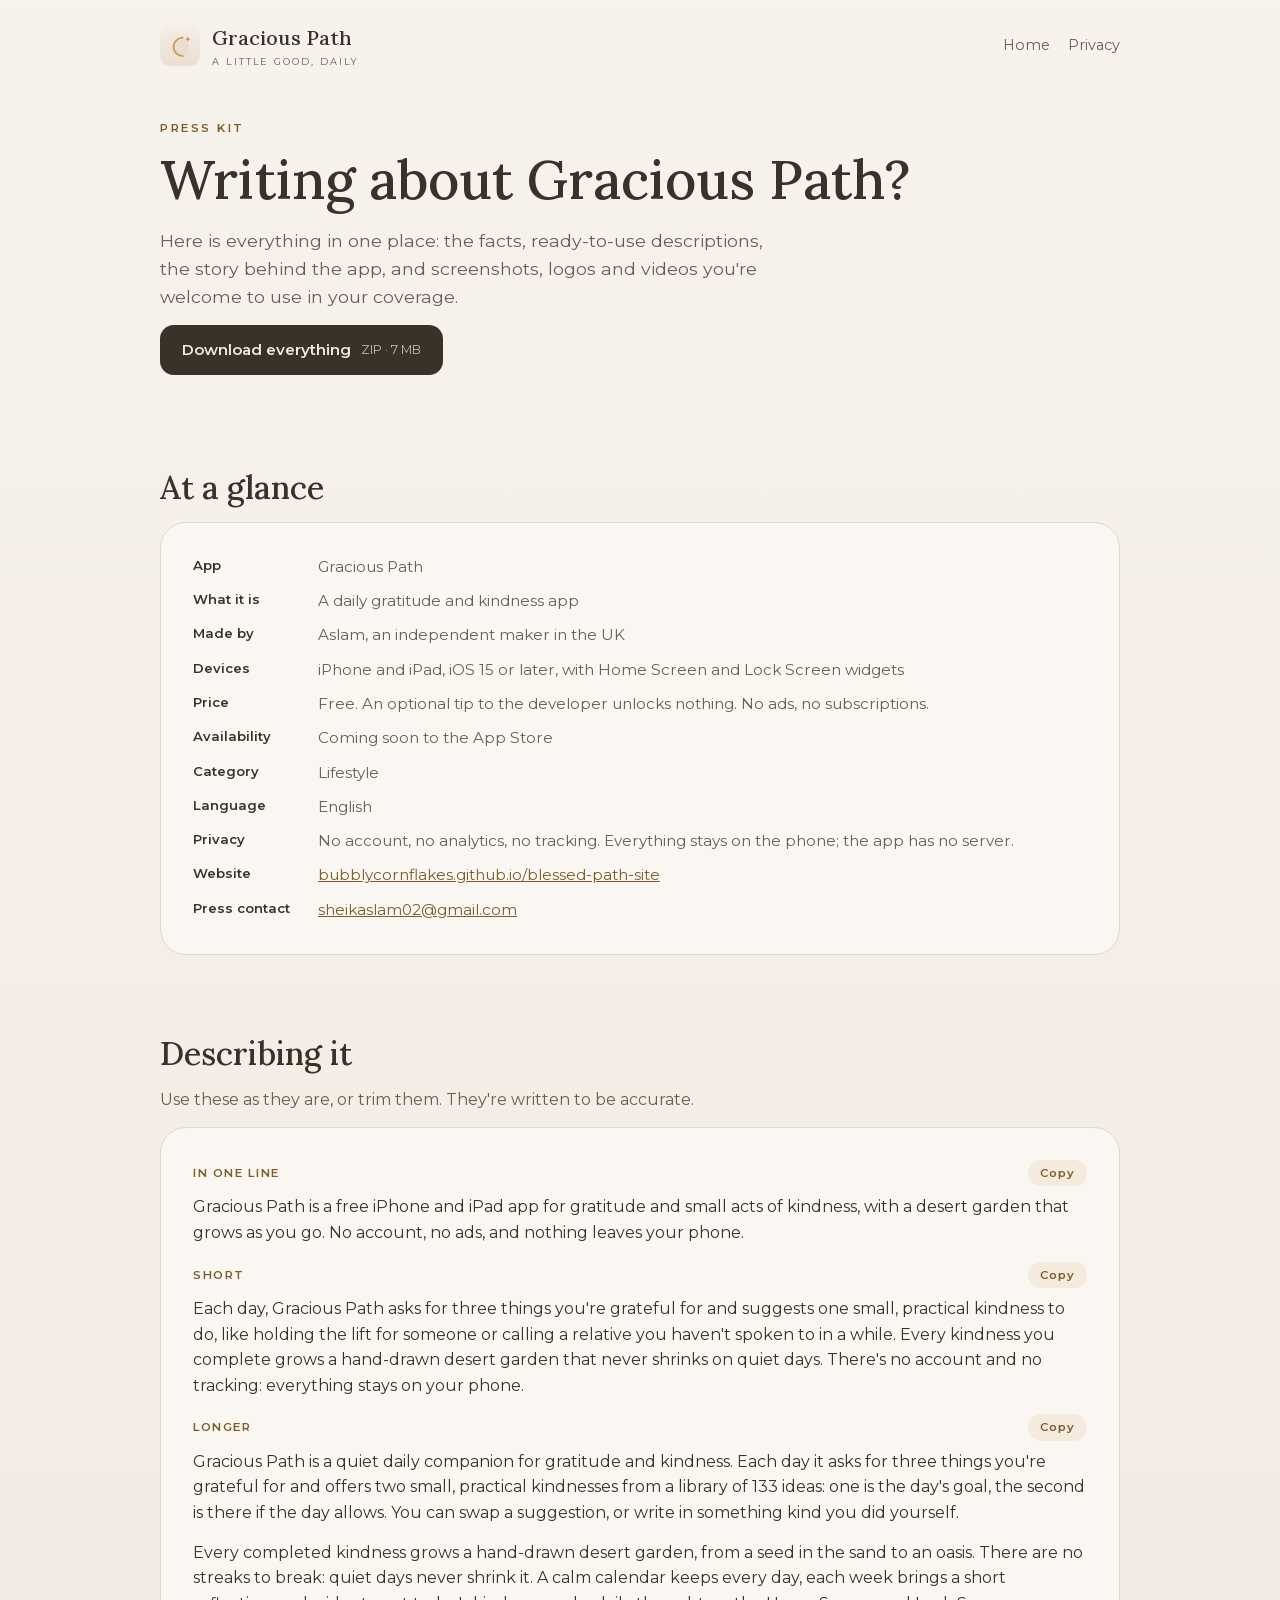
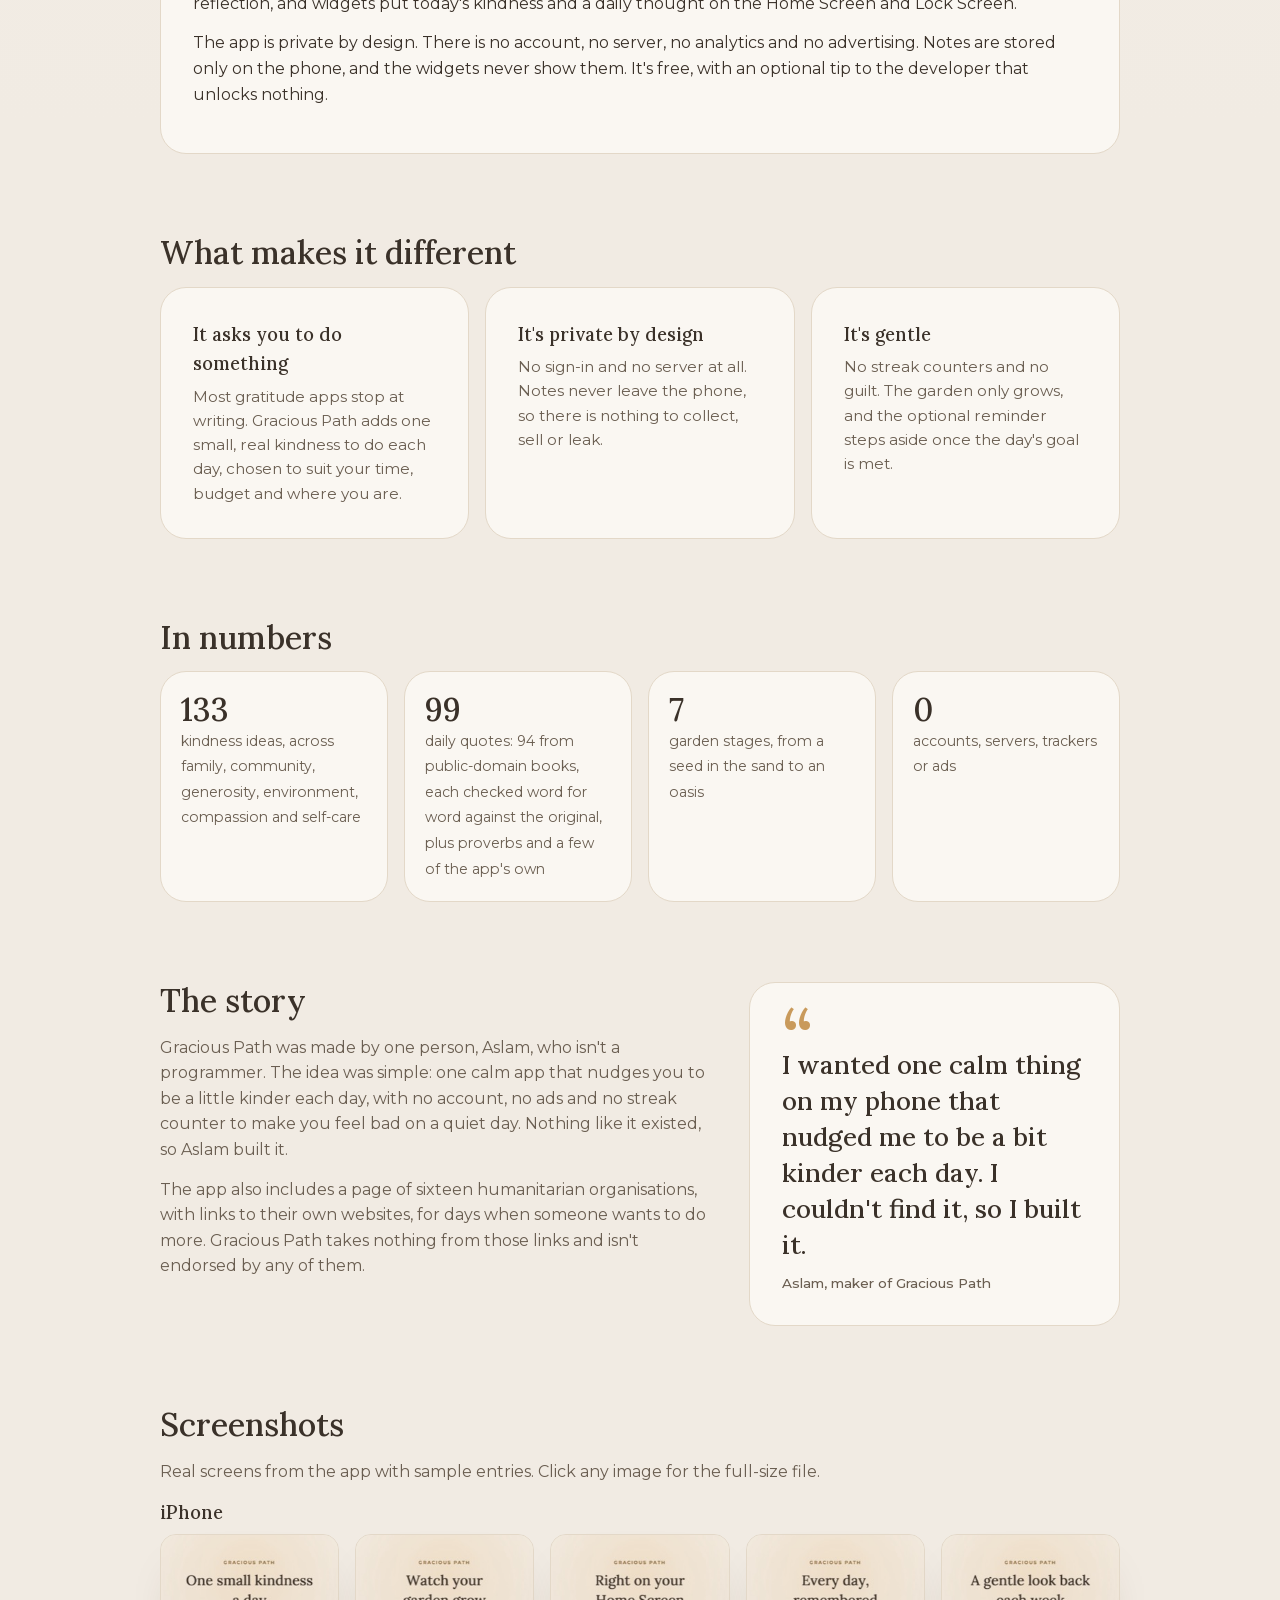
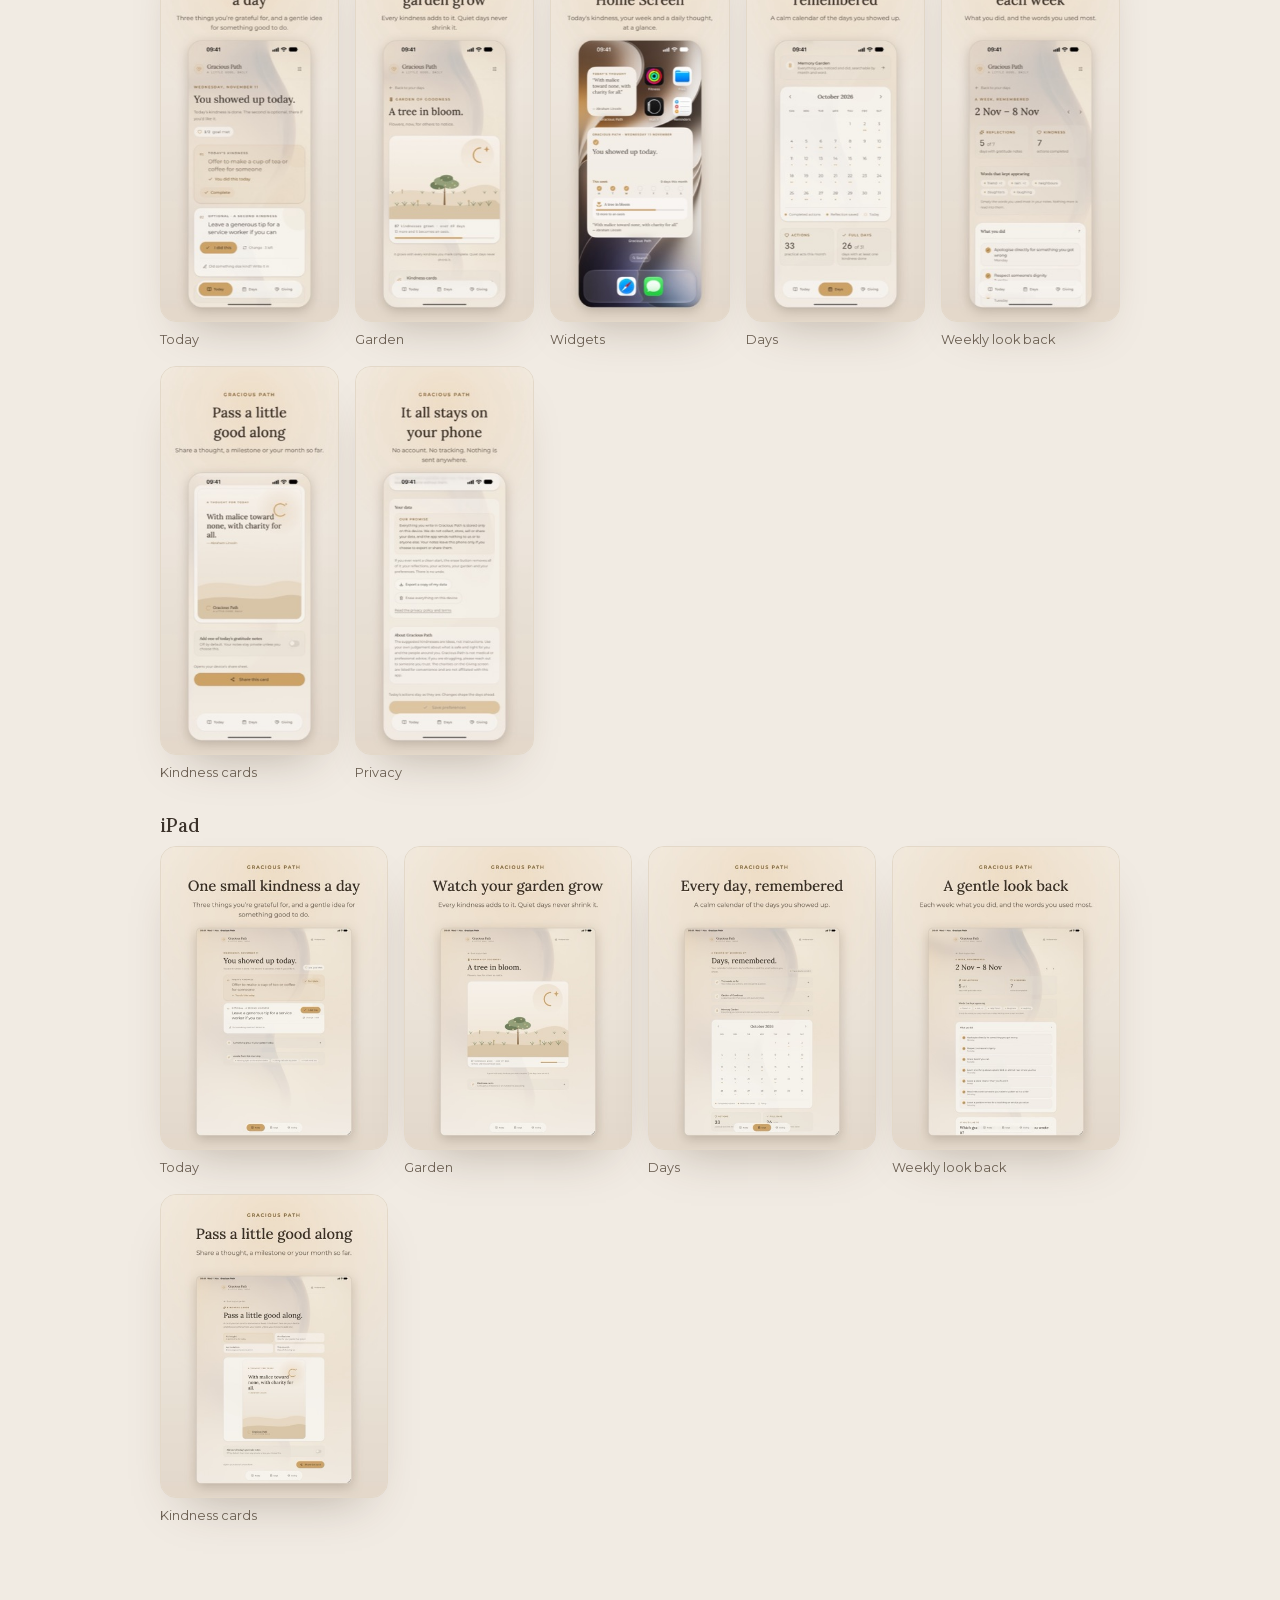
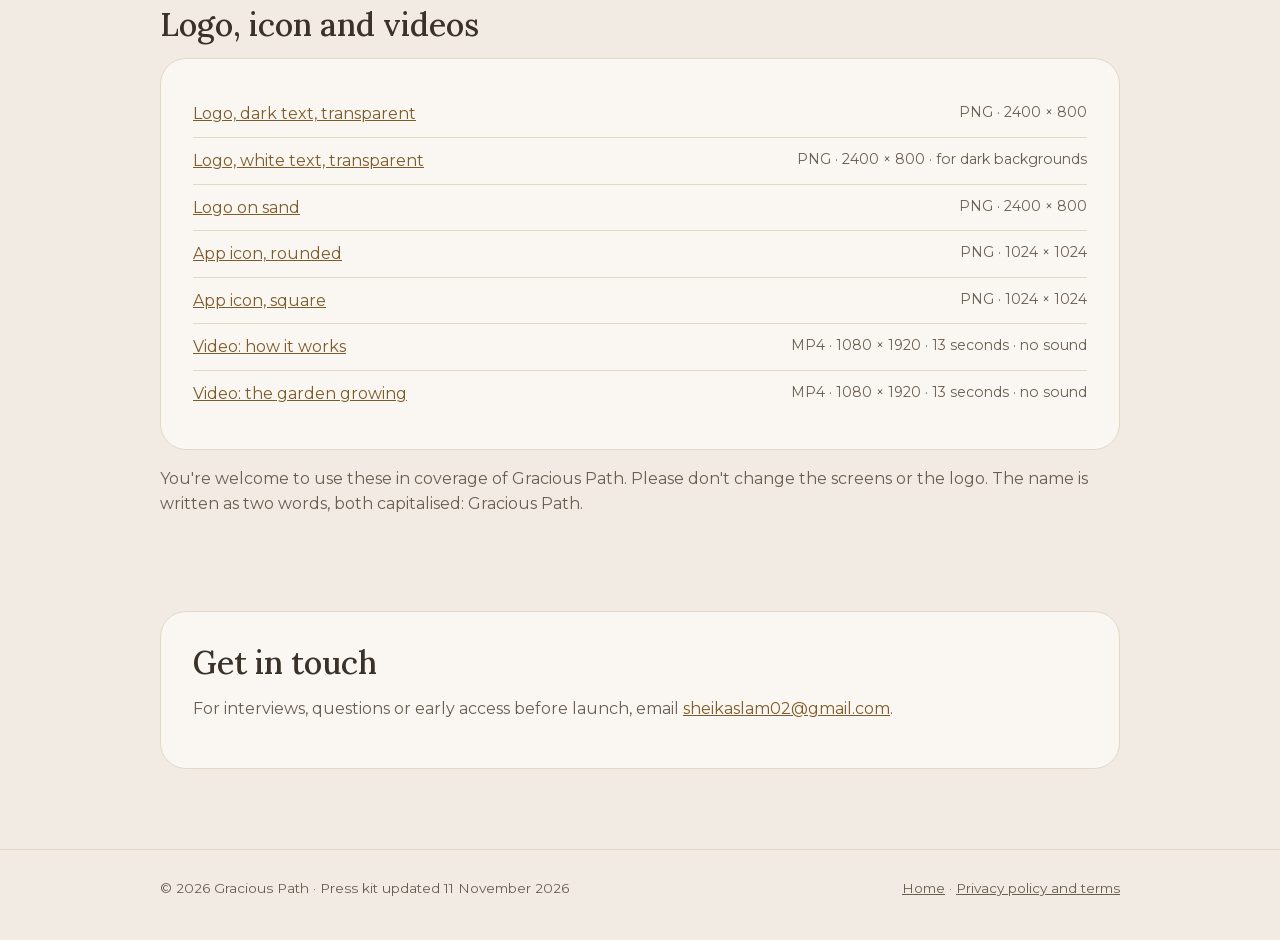
==== press/index.html @ 501968e6 "Press kit page with downloadable assets Co-Authored-By: Claude Opus 5.5 <noreply@anthropic.com>" ====
<!doctype html>
<html lang="en-GB">
  <head>
    <meta charset="utf-8" />
    <meta name="viewport" content="width=device-width, initial-scale=1" />
    <title>Press kit · Gracious Path</title>
    <meta name="description" content="Press kit for Gracious Path, a free iPhone and iPad app for gratitude and small acts of kindness: facts, descriptions, the founder's story, screenshots, logos and videos." />
    <meta name="theme-color" content="#f1ebe3" />
    <meta property="og:type" content="website" />
    <meta property="og:title" content="Gracious Path press kit" />
    <meta property="og:description" content="Facts, descriptions, screenshots, logos and videos for writing about Gracious Path." />
    <meta property="og:url" content="https://bubblycornflakes.github.io/blessed-path-site/press/" />
    <meta property="og:image" content="https://bubblycornflakes.github.io/blessed-path-site/images/share.jpg" />
    <meta name="twitter:card" content="summary_large_image" />
    <link rel="icon" type="image/svg+xml" href="../images/icon.svg" />
    <link rel="icon" type="image/png" href="../favicon.png" />
    <link rel="apple-touch-icon" href="../apple-touch-icon.png" />
    <!-- Fonts are served from this site: the page makes no requests to anyone else. -->
    <link rel="stylesheet" href="../fonts/fonts.css" />
    <style>
      :root {
        --bg: #f1ebe3; --bg-top: #f7f2eb; --card: #faf7f2; --ink: #3a3129; --ink-soft: #6a5e51;
        --gold: #c99a5b; --gold-text: #7f5b29; --gold-soft: rgba(201, 154, 91, 0.14); --line: #e3d8c8;
        --shadow: 0 24px 48px -26px rgba(70, 50, 30, 0.35);
        color-scheme: light;
      }
      @media (prefers-color-scheme: dark) {
        :root {
          --bg: #1e1a16; --bg-top: #26211c; --card: #2a241e; --ink: #f0e9df; --ink-soft: #c2b6a6;
          --gold: #c49456; --gold-text: #ddb478; --gold-soft: rgba(196, 148, 86, 0.16); --line: #3d352c;
          --shadow: 0 24px 48px -26px rgba(0, 0, 0, 0.7);
          color-scheme: dark;
        }
      }
      * { box-sizing: border-box; }
      body {
        margin: 0; background: linear-gradient(180deg, var(--bg-top) 0%, var(--bg) 30%); background-color: var(--bg);
        color: var(--ink); font-family: "Montserrat", "Helvetica Neue", Arial, sans-serif; line-height: 1.6;
        -webkit-font-smoothing: antialiased;
      }
      a { color: var(--gold-text); }
      a:focus-visible, button:focus-visible { outline: 2px solid var(--gold); outline-offset: 3px; border-radius: 4px; }
      .wrap { max-width: 1000px; margin: 0 auto; padding: 0 20px; }
      .label { font-size: 0.72rem; font-weight: 600; letter-spacing: 0.22em; text-transform: uppercase; color: var(--gold-text); margin: 0 0 12px; }
      h1, h2, h3, blockquote { font-family: "Lora", Georgia, serif; font-weight: 500; }
      h1 { font-size: clamp(2.2rem, 5.5vw, 3.4rem); line-height: 1.08; margin: 0 0 18px; }
      h2 { font-size: clamp(1.5rem, 3.2vw, 2rem); line-height: 1.2; margin: 0 0 14px; }
      h3 { font-size: 1.15rem; margin: 0 0 6px; }
      p { margin: 0 0 14px; color: var(--ink-soft); }
      .lead { font-size: 1.1rem; max-width: 36em; }
      header { padding: 22px 0; }
      .bar { display: flex; align-items: center; justify-content: space-between; gap: 12px; }
      .brand { display: flex; align-items: center; gap: 12px; text-decoration: none; color: var(--ink); }
      .brand img { width: 40px; height: 40px; border-radius: 10px; }
      .brand b { font-family: "Lora", Georgia, serif; font-weight: 500; font-size: 1.25rem; }
      .brand small { display: block; font-size: 0.6rem; letter-spacing: 0.2em; text-transform: uppercase; color: var(--ink-soft); }
      nav { display: flex; gap: 18px; }
      nav a { font-size: 0.9rem; text-decoration: none; color: var(--ink-soft); }
      nav a:hover { color: var(--ink); }
      section { padding: 40px 0; }
      .intro { padding-top: 28px; }
      .button {
        display: inline-flex; align-items: center; gap: 10px; background: var(--ink); color: var(--bg);
        border-radius: 14px; padding: 13px 22px; text-decoration: none; font-weight: 600; font-size: 0.95rem;
      }
      .button small { font-weight: 400; opacity: 0.75; }
      .card { background: var(--card); border: 1px solid var(--line); border-radius: 26px; padding: clamp(20px, 4vw, 32px); }
      dl.facts { display: grid; grid-template-columns: max-content 1fr; gap: 10px 28px; margin: 0; }
      dl.facts dt { font-size: 0.82rem; font-weight: 600; color: var(--ink); }
      dl.facts dd { margin: 0; color: var(--ink-soft); font-size: 0.95rem; }
      .copy { position: relative; }
      .copy p { color: var(--ink); }
      .copy + .copy { margin-top: 16px; }
      .copy .hint { font-size: 0.72rem; letter-spacing: 0.14em; text-transform: uppercase; color: var(--gold-text); font-weight: 600; margin-bottom: 8px; display: flex; justify-content: space-between; align-items: center; gap: 12px; }
      .copy button {
        font: inherit; font-size: 0.72rem; letter-spacing: 0.08em; color: var(--gold-text); background: var(--gold-soft);
        border: 0; border-radius: 999px; padding: 4px 12px; cursor: pointer;
      }
      .three { display: grid; grid-template-columns: repeat(3, 1fr); gap: 16px; }
      .three .card p { margin: 0; font-size: 0.95rem; }
      .numbers { display: grid; grid-template-columns: repeat(4, 1fr); gap: 16px; }
      .numbers .card { padding: 20px; }
      .numbers b { display: block; font-family: "Lora", Georgia, serif; font-weight: 500; font-size: 2rem; color: var(--ink); line-height: 1.1; }
      .numbers span { font-size: 0.88rem; color: var(--ink-soft); }
      blockquote { margin: 0; font-size: clamp(1.25rem, 2.6vw, 1.6rem); line-height: 1.4; color: var(--ink); }
      blockquote::before { content: "“"; display: block; color: var(--gold); font-size: 3em; line-height: 0.6; height: 0.42em; }
      cite { display: block; margin-top: 12px; font-family: "Montserrat", sans-serif; font-style: normal; font-size: 0.85rem; color: var(--ink-soft); }
      .story { display: grid; grid-template-columns: 1.2fr 0.8fr; gap: 32px; align-items: start; }
      .gallery { display: grid; grid-template-columns: repeat(auto-fill, minmax(150px, 1fr)); gap: 16px; }
      .gallery.wide { grid-template-columns: repeat(auto-fill, minmax(200px, 1fr)); }
      .gallery a { display: block; text-decoration: none; color: var(--ink-soft); font-size: 0.8rem; }
      .gallery img { width: 100%; height: auto; display: block; border-radius: 16px; border: 1px solid var(--line); box-shadow: var(--shadow); background: var(--card); margin-bottom: 8px; }
      ul.files { list-style: none; padding: 0; margin: 0; }
      ul.files li { padding: 10px 0; border-bottom: 1px solid var(--line); display: flex; justify-content: space-between; gap: 16px; flex-wrap: wrap; }
      ul.files li:last-child { border-bottom: 0; }
      ul.files span { color: var(--ink-soft); font-size: 0.88rem; }
      footer { border-top: 1px solid var(--line); padding: 28px 0 40px; margin-top: 40px; font-size: 0.85rem; color: var(--ink-soft); }
      footer .bar { flex-wrap: wrap; }
      footer a { color: var(--ink-soft); }
      @media (max-width: 820px) {
        .three, .story { grid-template-columns: 1fr; }
        .numbers { grid-template-columns: repeat(2, 1fr); }
        dl.facts { grid-template-columns: 1fr; gap: 2px; }
        dl.facts dd { margin-bottom: 10px; }
      }
    </style>
  </head>
  <body>
    <header>
      <div class="wrap bar">
        <a class="brand" href="../" aria-label="Gracious Path home">
          <img src="../images/icon.svg" alt="" width="40" height="40" />
          <span><b>Gracious Path</b><small>A little good, daily</small></span>
        </a>
        <nav><a href="../">Home</a><a href="../privacy/">Privacy</a></nav>
      </div>
    </header>

    <main>
      <section class="intro">
        <div class="wrap">
          <p class="label">Press kit</p>
          <h1>Writing about Gracious Path?</h1>
          <p class="lead">Here is everything in one place: the facts, ready-to-use descriptions, the story behind the app, and screenshots, logos and videos you're welcome to use in your coverage.</p>
          <p><a class="button" href="gracious-path-press-kit.zip" download>Download everything <small>ZIP · 7 MB</small></a></p>
        </div>
      </section>

      <section aria-labelledby="facts">
        <div class="wrap">
          <h2 id="facts">At a glance</h2>
          <div class="card">
            <dl class="facts">
              <dt>App</dt><dd>Gracious Path</dd>
              <dt>What it is</dt><dd>A daily gratitude and kindness app</dd>
              <dt>Made by</dt><dd>Aslam, an independent maker in the UK</dd>
              <dt>Devices</dt><dd>iPhone and iPad, iOS 15 or later, with Home Screen and Lock Screen widgets</dd>
              <dt>Price</dt><dd>Free. An optional tip to the developer unlocks nothing. No ads, no subscriptions.</dd>
              <dt>Availability</dt><dd>Coming soon to the App Store</dd>
              <dt>Category</dt><dd>Lifestyle</dd>
              <dt>Language</dt><dd>English</dd>
              <dt>Privacy</dt><dd>No account, no analytics, no tracking. Everything stays on the phone; the app has no server.</dd>
              <dt>Website</dt><dd><a href="../">bubblycornflakes.github.io/blessed-path-site</a></dd>
              <dt>Press contact</dt><dd><a href="mailto:sheikaslam02@gmail.com">sheikaslam02@gmail.com</a></dd>
            </dl>
          </div>
        </div>
      </section>

      <section aria-labelledby="describe">
        <div class="wrap">
          <h2 id="describe">Describing it</h2>
          <p>Use these as they are, or trim them. They're written to be accurate.</p>
          <div class="card">
            <div class="copy">
              <div class="hint">In one line <button type="button" data-copy="one">Copy</button></div>
              <p id="one">Gracious Path is a free iPhone and iPad app for gratitude and small acts of kindness, with a desert garden that grows as you go. No account, no ads, and nothing leaves your phone.</p>
            </div>
            <div class="copy">
              <div class="hint">Short <button type="button" data-copy="short">Copy</button></div>
              <p id="short">Each day, Gracious Path asks for three things you're grateful for and suggests one small, practical kindness to do, like holding the lift for someone or calling a relative you haven't spoken to in a while. Every kindness you complete grows a hand-drawn desert garden that never shrinks on quiet days. There's no account and no tracking: everything stays on your phone.</p>
            </div>
            <div class="copy">
              <div class="hint">Longer <button type="button" data-copy="long">Copy</button></div>
              <div id="long">
                <p>Gracious Path is a quiet daily companion for gratitude and kindness. Each day it asks for three things you're grateful for and offers two small, practical kindnesses from a library of 133 ideas: one is the day's goal, the second is there if the day allows. You can swap a suggestion, or write in something kind you did yourself.</p>
                <p>Every completed kindness grows a hand-drawn desert garden, from a seed in the sand to an oasis. There are no streaks to break: quiet days never shrink it. A calm calendar keeps every day, each week brings a short reflection, and widgets put today's kindness and a daily thought on the Home Screen and Lock Screen.</p>
                <p>The app is private by design. There is no account, no server, no analytics and no advertising. Notes are stored only on the phone, and the widgets never show them. It's free, with an optional tip to the developer that unlocks nothing.</p>
              </div>
            </div>
          </div>
        </div>
      </section>

      <section aria-labelledby="different">
        <div class="wrap">
          <h2 id="different">What makes it different</h2>
          <div class="three">
            <div class="card"><h3>It asks you to do something</h3><p>Most gratitude apps stop at writing. Gracious Path adds one small, real kindness to do each day, chosen to suit your time, budget and where you are.</p></div>
            <div class="card"><h3>It's private by design</h3><p>No sign-in and no server at all. Notes never leave the phone, so there is nothing to collect, sell or leak.</p></div>
            <div class="card"><h3>It's gentle</h3><p>No streak counters and no guilt. The garden only grows, and the optional reminder steps aside once the day's goal is met.</p></div>
          </div>
        </div>
      </section>

      <section aria-labelledby="numbers">
        <div class="wrap">
          <h2 id="numbers">In numbers</h2>
          <div class="numbers">
            <div class="card"><b>133</b><span>kindness ideas, across family, community, generosity, environment, compassion and self-care</span></div>
            <div class="card"><b>99</b><span>daily quotes: 94 from public-domain books, each checked word for word against the original, plus proverbs and a few of the app's own</span></div>
            <div class="card"><b>7</b><span>garden stages, from a seed in the sand to an oasis</span></div>
            <div class="card"><b>0</b><span>accounts, servers, trackers or ads</span></div>
          </div>
        </div>
      </section>

      <section aria-labelledby="story">
        <div class="wrap story">
          <div>
            <h2 id="story">The story</h2>
            <p>Gracious Path was made by one person, Aslam, who isn't a programmer. The idea was simple: one calm app that nudges you to be a little kinder each day, with no account, no ads and no streak counter to make you feel bad on a quiet day. Nothing like it existed, so Aslam built it.</p>
            <p>The app also includes a page of sixteen humanitarian organisations, with links to their own websites, for days when someone wants to do more. Gracious Path takes nothing from those links and isn't endorsed by any of them.</p>
          </div>
          <div class="card">
            <blockquote>I wanted one calm thing on my phone that nudged me to be a bit kinder each day. I couldn't find it, so I built it.<cite>Aslam, maker of Gracious Path</cite></blockquote>
          </div>
        </div>
      </section>

      <section aria-labelledby="images">
        <div class="wrap">
          <h2 id="images">Screenshots</h2>
          <p>Real screens from the app with sample entries. Click any image for the full-size file.</p>
          <h3>iPhone</h3>
          <div class="gallery">
            <a href="assets/screenshots/iphone/01-today.jpg"><img src="thumbs/iphone-01-today.jpg" width="258" height="560" loading="lazy" alt="Today screen: three gratitudes and today's kindness." />Today</a>
            <a href="assets/screenshots/iphone/02-garden.jpg"><img src="thumbs/iphone-02-garden.jpg" width="258" height="560" loading="lazy" alt="The garden in bloom." />Garden</a>
            <a href="assets/screenshots/iphone/03-widgets.jpg"><img src="thumbs/iphone-03-widgets.jpg" width="258" height="560" loading="lazy" alt="Home Screen widgets." />Widgets</a>
            <a href="assets/screenshots/iphone/04-days.jpg"><img src="thumbs/iphone-04-days.jpg" width="258" height="560" loading="lazy" alt="The Days calendar." />Days</a>
            <a href="assets/screenshots/iphone/05-week.jpg"><img src="thumbs/iphone-05-week.jpg" width="258" height="560" loading="lazy" alt="The weekly look back." />Weekly look back</a>
            <a href="assets/screenshots/iphone/06-cards.jpg"><img src="thumbs/iphone-06-cards.jpg" width="258" height="560" loading="lazy" alt="Kindness cards." />Kindness cards</a>
            <a href="assets/screenshots/iphone/07-privacy.jpg"><img src="thumbs/iphone-07-privacy.jpg" width="258" height="560" loading="lazy" alt="The privacy promise." />Privacy</a>
          </div>
          <h3 style="margin-top: 28px;">iPad</h3>
          <div class="gallery wide">
            <a href="assets/screenshots/ipad/01-today.jpg"><img src="thumbs/ipad-01-today.jpg" width="420" height="560" loading="lazy" alt="Today screen on iPad." />Today</a>
            <a href="assets/screenshots/ipad/02-garden.jpg"><img src="thumbs/ipad-02-garden.jpg" width="420" height="560" loading="lazy" alt="The garden on iPad." />Garden</a>
            <a href="assets/screenshots/ipad/03-days.jpg"><img src="thumbs/ipad-03-days.jpg" width="420" height="560" loading="lazy" alt="The Days calendar on iPad." />Days</a>
            <a href="assets/screenshots/ipad/04-week.jpg"><img src="thumbs/ipad-04-week.jpg" width="420" height="560" loading="lazy" alt="The weekly look back on iPad." />Weekly look back</a>
            <a href="assets/screenshots/ipad/05-cards.jpg"><img src="thumbs/ipad-05-cards.jpg" width="420" height="560" loading="lazy" alt="Kindness cards on iPad." />Kindness cards</a>
          </div>
        </div>
      </section>

      <section aria-labelledby="brand">
        <div class="wrap">
          <h2 id="brand">Logo, icon and videos</h2>
          <div class="card">
            <ul class="files">
              <li><a href="assets/logo/logo-transparent-dark-text.png">Logo, dark text, transparent</a><span>PNG · 2400 × 800</span></li>
              <li><a href="assets/logo/logo-transparent-white-text.png">Logo, white text, transparent</a><span>PNG · 2400 × 800 · for dark backgrounds</span></li>
              <li><a href="assets/logo/logo-on-sand.png">Logo on sand</a><span>PNG · 2400 × 800</span></li>
              <li><a href="assets/logo/icon-rounded-1024.png">App icon, rounded</a><span>PNG · 1024 × 1024</span></li>
              <li><a href="assets/logo/icon-square-1024.png">App icon, square</a><span>PNG · 1024 × 1024</span></li>
              <li><a href="assets/videos/how-it-works.mp4">Video: how it works</a><span>MP4 · 1080 × 1920 · 13 seconds · no sound</span></li>
              <li><a href="assets/videos/garden-grows.mp4">Video: the garden growing</a><span>MP4 · 1080 × 1920 · 13 seconds · no sound</span></li>
            </ul>
          </div>
          <p style="margin-top: 16px;">You're welcome to use these in coverage of Gracious Path. Please don't change the screens or the logo. The name is written as two words, both capitalised: Gracious Path.</p>
        </div>
      </section>

      <section aria-labelledby="contact">
        <div class="wrap">
          <div class="card">
            <h2 id="contact">Get in touch</h2>
            <p>For interviews, questions or early access before launch, email <a href="mailto:sheikaslam02@gmail.com">sheikaslam02@gmail.com</a>.</p>
          </div>
        </div>
      </section>
    </main>

    <footer>
      <div class="wrap bar">
        <span>© 2026 Gracious Path · Press kit updated 11 November 2026</span>
        <span><a href="../">Home</a> · <a href="../privacy/">Privacy policy and terms</a></span>
      </div>
    </footer>

    <script>
      // Copy buttons: copy the plain text of the paragraph beside them.
      document.querySelectorAll("button[data-copy]").forEach(function (button) {
        button.addEventListener("click", function () {
          var text = document.getElementById(button.dataset.copy).innerText.trim();
          var done = function () { button.textContent = "Copied"; setTimeout(function () { button.textContent = "Copy"; }, 1600); };
          if (navigator.clipboard) navigator.clipboard.writeText(text).then(done, function () {});
        });
      });
    </script>
  </body>
</html>
---- fonts/fonts.css ----
/* Lora and Montserrat, bundled so the app works offline and makes no network requests.
   Both are licensed under the SIL Open Font License 1.1 (see LICENSE-fonts.txt). */
/* lora italic latin-ext */
@font-face {
  font-family: 'Lora';
  font-style: italic;
  font-weight: 400 700;
  font-display: swap;
  src: url(lora-italic-latin-ext.woff2) format('woff2');
  unicode-range: U+0100-02BA, U+02BD-02C5, U+02C7-02CC, U+02CE-02D7, U+02DD-02FF, U+0304, U+0308, U+0329, U+1D00-1DBF, U+1E00-1E9F, U+1EF2-1EFF, U+2020, U+20A0-20AB, U+20AD-20C4, U+2113, U+2C60-2C7F, U+A720-A7FF;
}

/* lora italic latin */
@font-face {
  font-family: 'Lora';
  font-style: italic;
  font-weight: 400 700;
  font-display: swap;
  src: url(lora-italic-latin.woff2) format('woff2');
  unicode-range: U+0000-00FF, U+0131, U+0152-0153, U+02BB-02BC, U+02C6, U+02DA, U+02DC, U+0304, U+0308, U+0329, U+2000-206F, U+20AC, U+2122, U+2191, U+2193, U+2212, U+2215, U+FEFF, U+FFFD;
}

/* lora normal latin-ext */
@font-face {
  font-family: 'Lora';
  font-style: normal;
  font-weight: 400 700;
  font-display: swap;
  src: url(lora-normal-latin-ext.woff2) format('woff2');
  unicode-range: U+0100-02BA, U+02BD-02C5, U+02C7-02CC, U+02CE-02D7, U+02DD-02FF, U+0304, U+0308, U+0329, U+1D00-1DBF, U+1E00-1E9F, U+1EF2-1EFF, U+2020, U+20A0-20AB, U+20AD-20C4, U+2113, U+2C60-2C7F, U+A720-A7FF;
}

/* lora normal latin */
@font-face {
  font-family: 'Lora';
  font-style: normal;
  font-weight: 400 700;
  font-display: swap;
  src: url(lora-normal-latin.woff2) format('woff2');
  unicode-range: U+0000-00FF, U+0131, U+0152-0153, U+02BB-02BC, U+02C6, U+02DA, U+02DC, U+0304, U+0308, U+0329, U+2000-206F, U+20AC, U+2122, U+2191, U+2193, U+2212, U+2215, U+FEFF, U+FFFD;
}

/* montserrat italic latin-ext */
@font-face {
  font-family: 'Montserrat';
  font-style: italic;
  font-weight: 100 900;
  font-display: swap;
  src: url(montserrat-italic-latin-ext.woff2) format('woff2');
  unicode-range: U+0100-02BA, U+02BD-02C5, U+02C7-02CC, U+02CE-02D7, U+02DD-02FF, U+0304, U+0308, U+0329, U+1D00-1DBF, U+1E00-1E9F, U+1EF2-1EFF, U+2020, U+20A0-20AB, U+20AD-20C4, U+2113, U+2C60-2C7F, U+A720-A7FF;
}

/* montserrat italic latin */
@font-face {
  font-family: 'Montserrat';
  font-style: italic;
  font-weight: 100 900;
  font-display: swap;
  src: url(montserrat-italic-latin.woff2) format('woff2');
  unicode-range: U+0000-00FF, U+0131, U+0152-0153, U+02BB-02BC, U+02C6, U+02DA, U+02DC, U+0304, U+0308, U+0329, U+2000-206F, U+20AC, U+2122, U+2191, U+2193, U+2212, U+2215, U+FEFF, U+FFFD;
}

/* montserrat normal latin-ext */
@font-face {
  font-family: 'Montserrat';
  font-style: normal;
  font-weight: 100 900;
  font-display: swap;
  src: url(montserrat-normal-latin-ext.woff2) format('woff2');
  unicode-range: U+0100-02BA, U+02BD-02C5, U+02C7-02CC, U+02CE-02D7, U+02DD-02FF, U+0304, U+0308, U+0329, U+1D00-1DBF, U+1E00-1E9F, U+1EF2-1EFF, U+2020, U+20A0-20AB, U+20AD-20C4, U+2113, U+2C60-2C7F, U+A720-A7FF;
}

/* montserrat normal latin */
@font-face {
  font-family: 'Montserrat';
  font-style: normal;
  font-weight: 100 900;
  font-display: swap;
  src: url(montserrat-normal-latin.woff2) format('woff2');
  unicode-range: U+0000-00FF, U+0131, U+0152-0153, U+02BB-02BC, U+02C6, U+02DA, U+02DC, U+0304, U+0308, U+0329, U+2000-206F, U+20AC, U+2122, U+2191, U+2193, U+2212, U+2215, U+FEFF, U+FFFD;
}
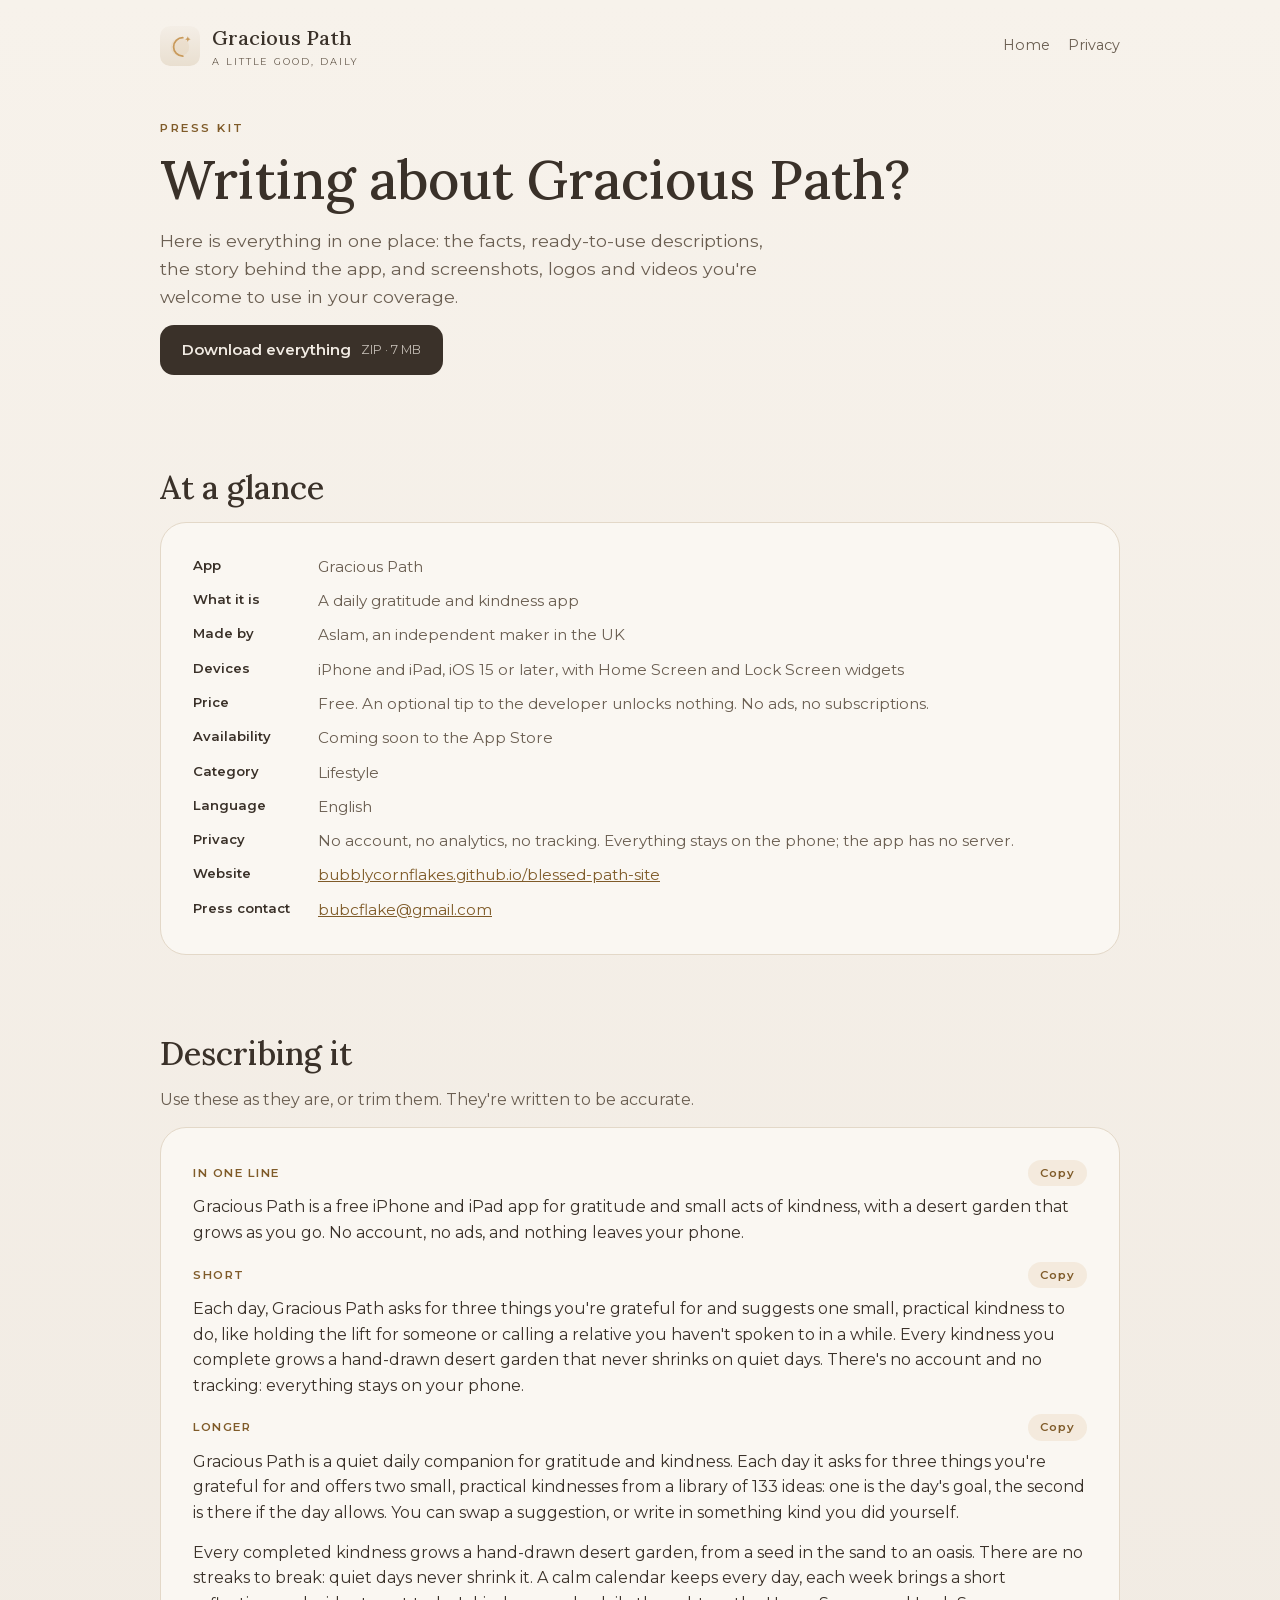
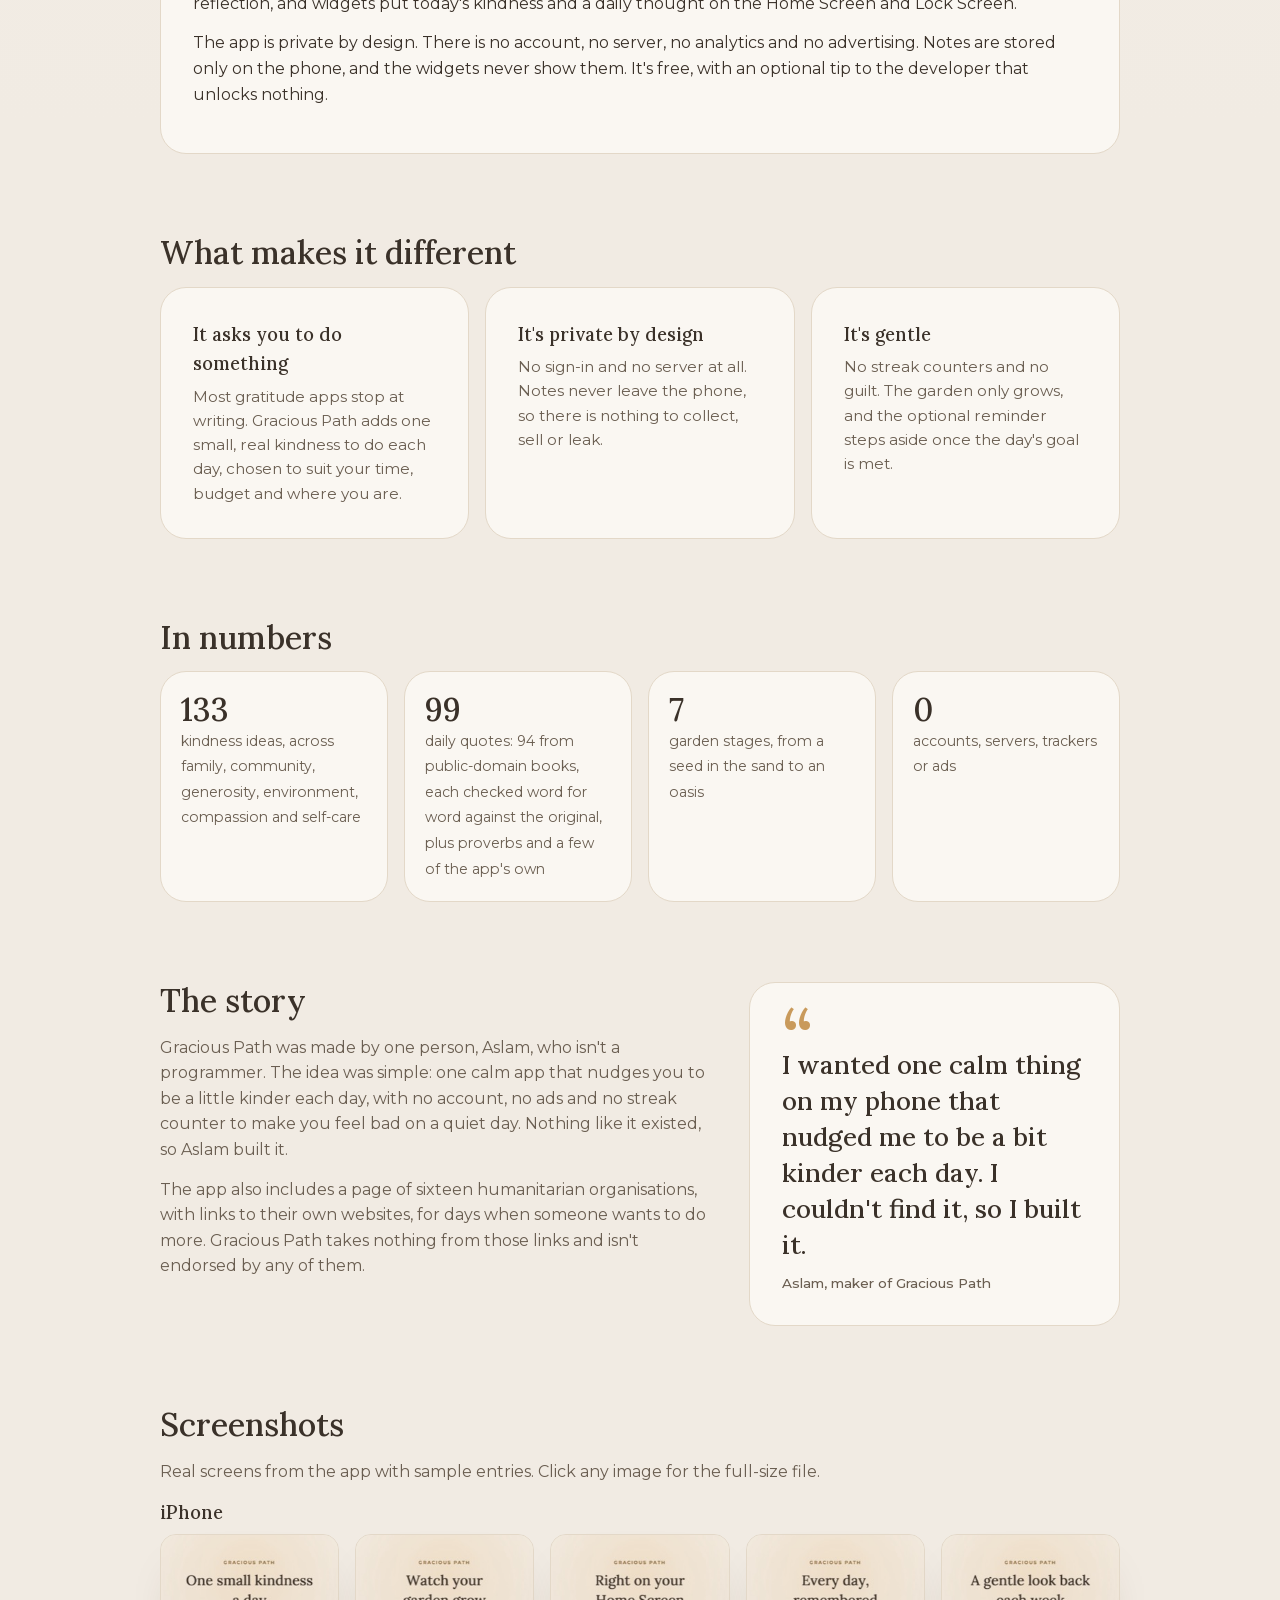
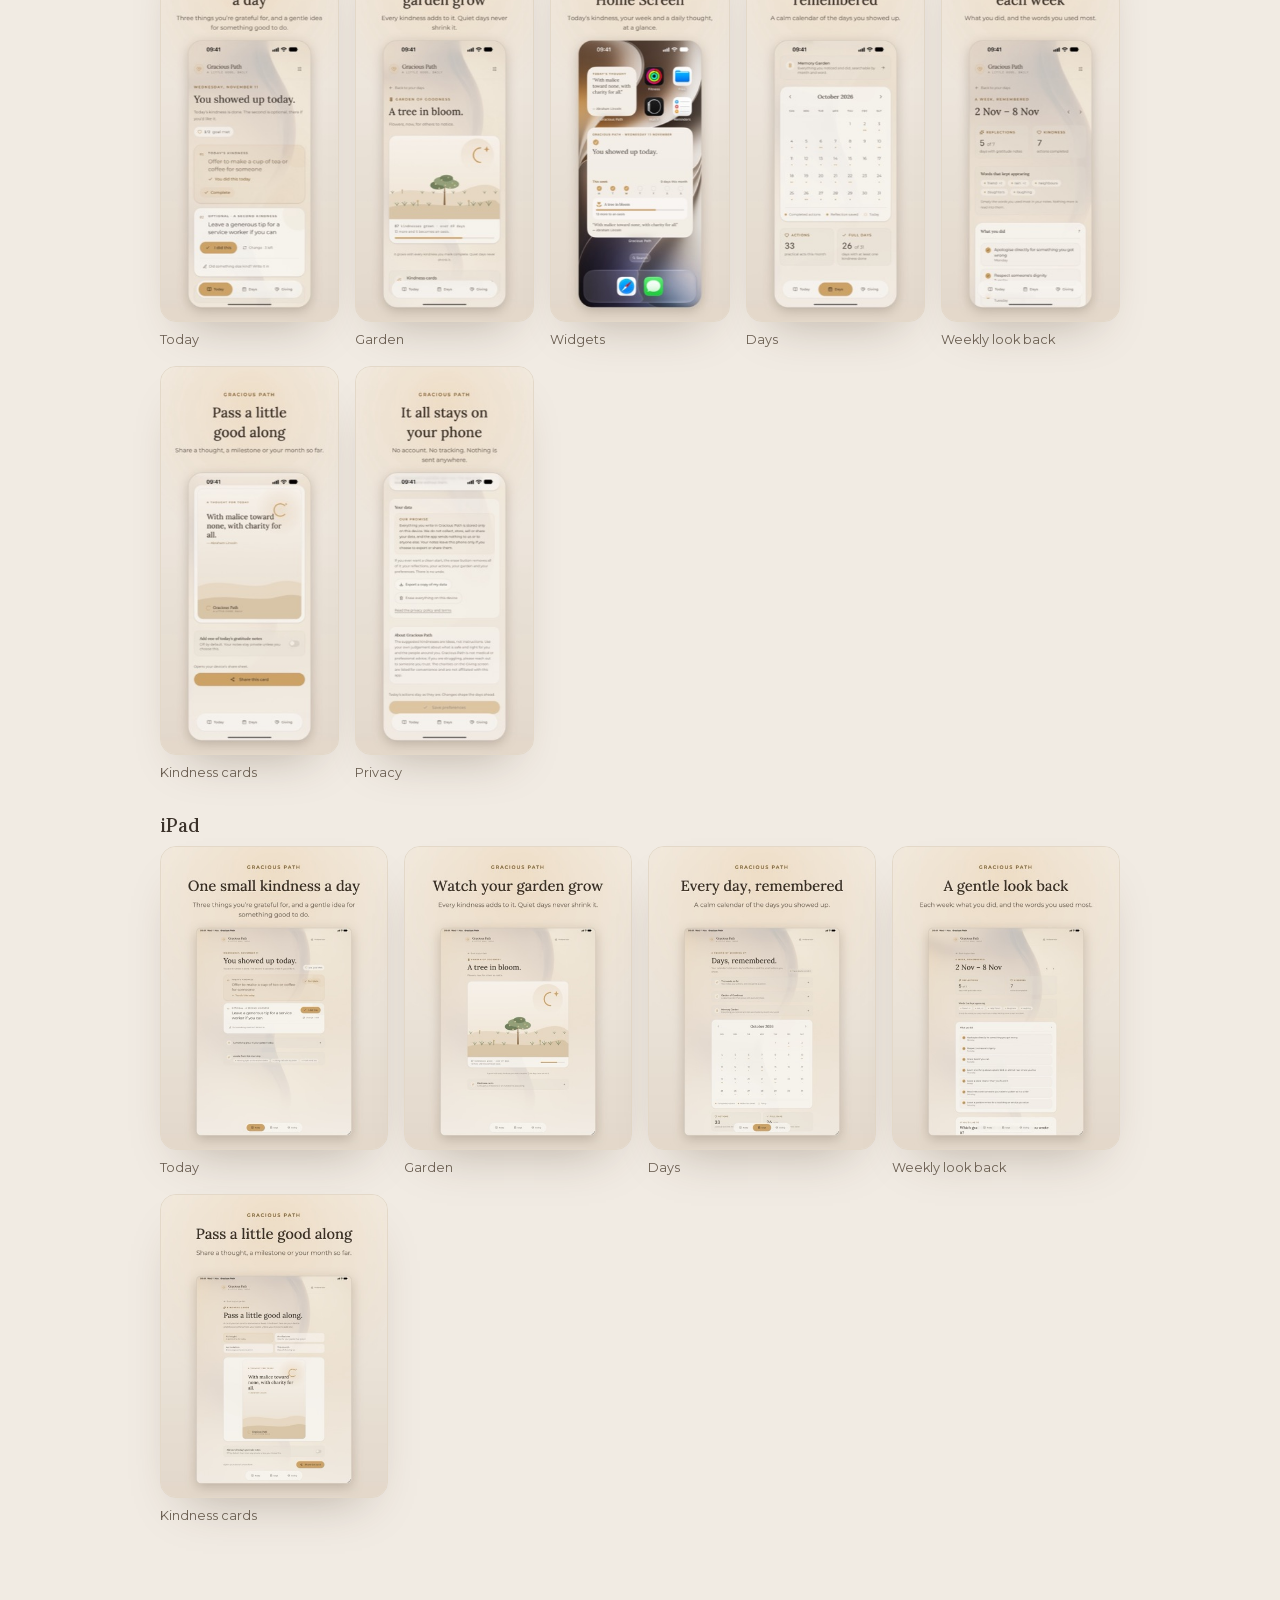
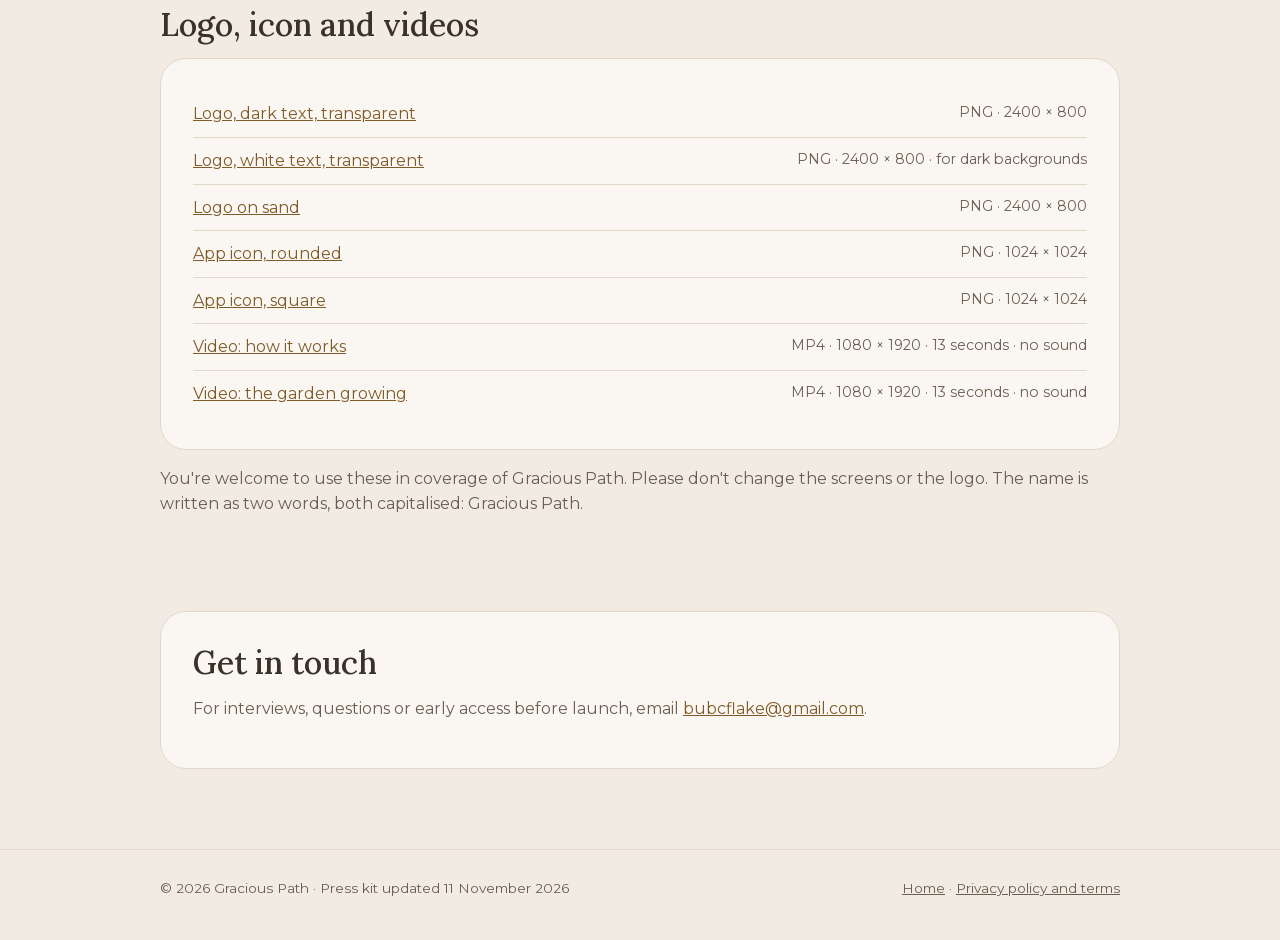
==== commit b23364ab: "Press kit page with downloadable assets" ====
--- a/press/index.html
+++ b/press/index.html
@@ -141,7 +141,7 @@
               <dt>Language</dt><dd>English</dd>
               <dt>Privacy</dt><dd>No account, no analytics, no tracking. Everything stays on the phone; the app has no server.</dd>
               <dt>Website</dt><dd><a href="../">bubblycornflakes.github.io/blessed-path-site</a></dd>
-              <dt>Press contact</dt><dd><a href="mailto:sheikaslam02@gmail.com">sheikaslam02@gmail.com</a></dd>
+              <dt>Press contact</dt><dd><a href="mailto:bubcflake@gmail.com">bubcflake@gmail.com</a></dd>
             </dl>
           </div>
         </div>
@@ -255,7 +255,7 @@
         <div class="wrap">
           <div class="card">
             <h2 id="contact">Get in touch</h2>
-            <p>For interviews, questions or early access before launch, email <a href="mailto:sheikaslam02@gmail.com">sheikaslam02@gmail.com</a>.</p>
+            <p>For interviews, questions or early access before launch, email <a href="mailto:bubcflake@gmail.com">bubcflake@gmail.com</a>.</p>
           </div>
         </div>
       </section>
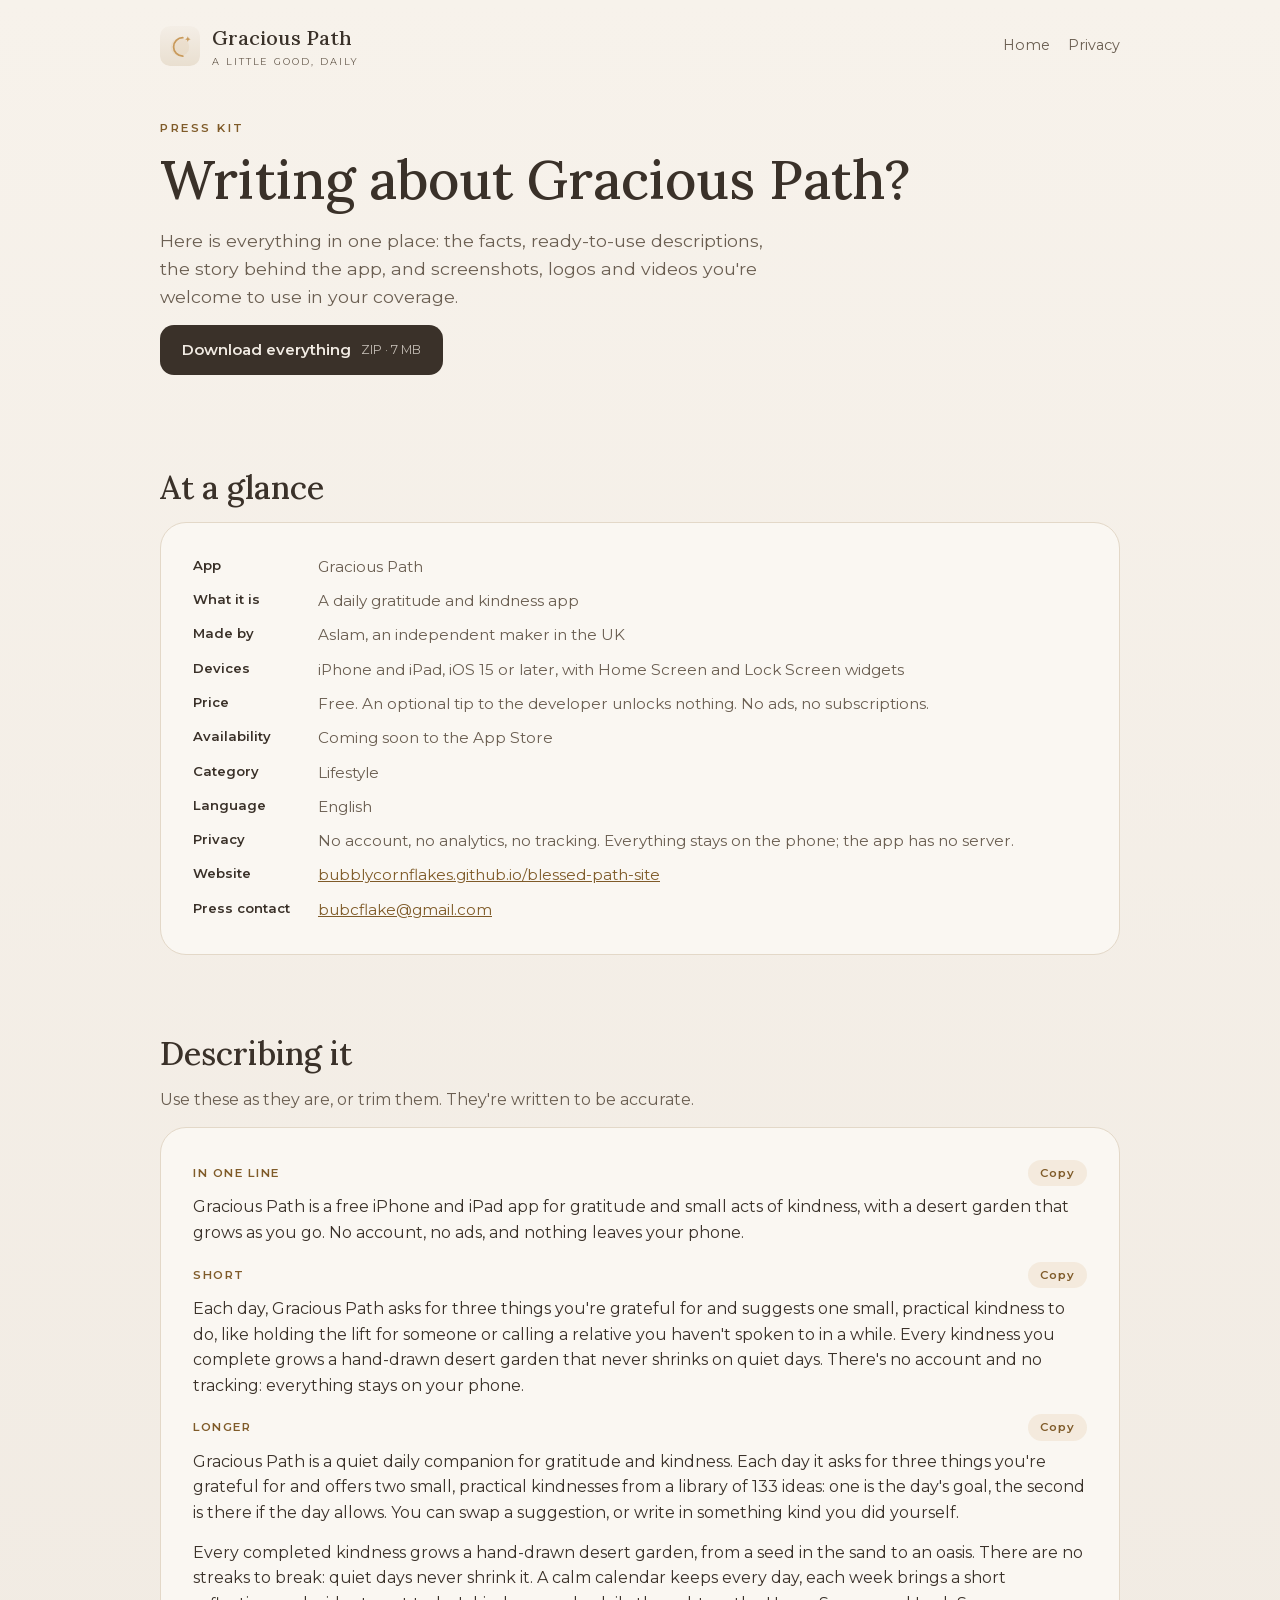
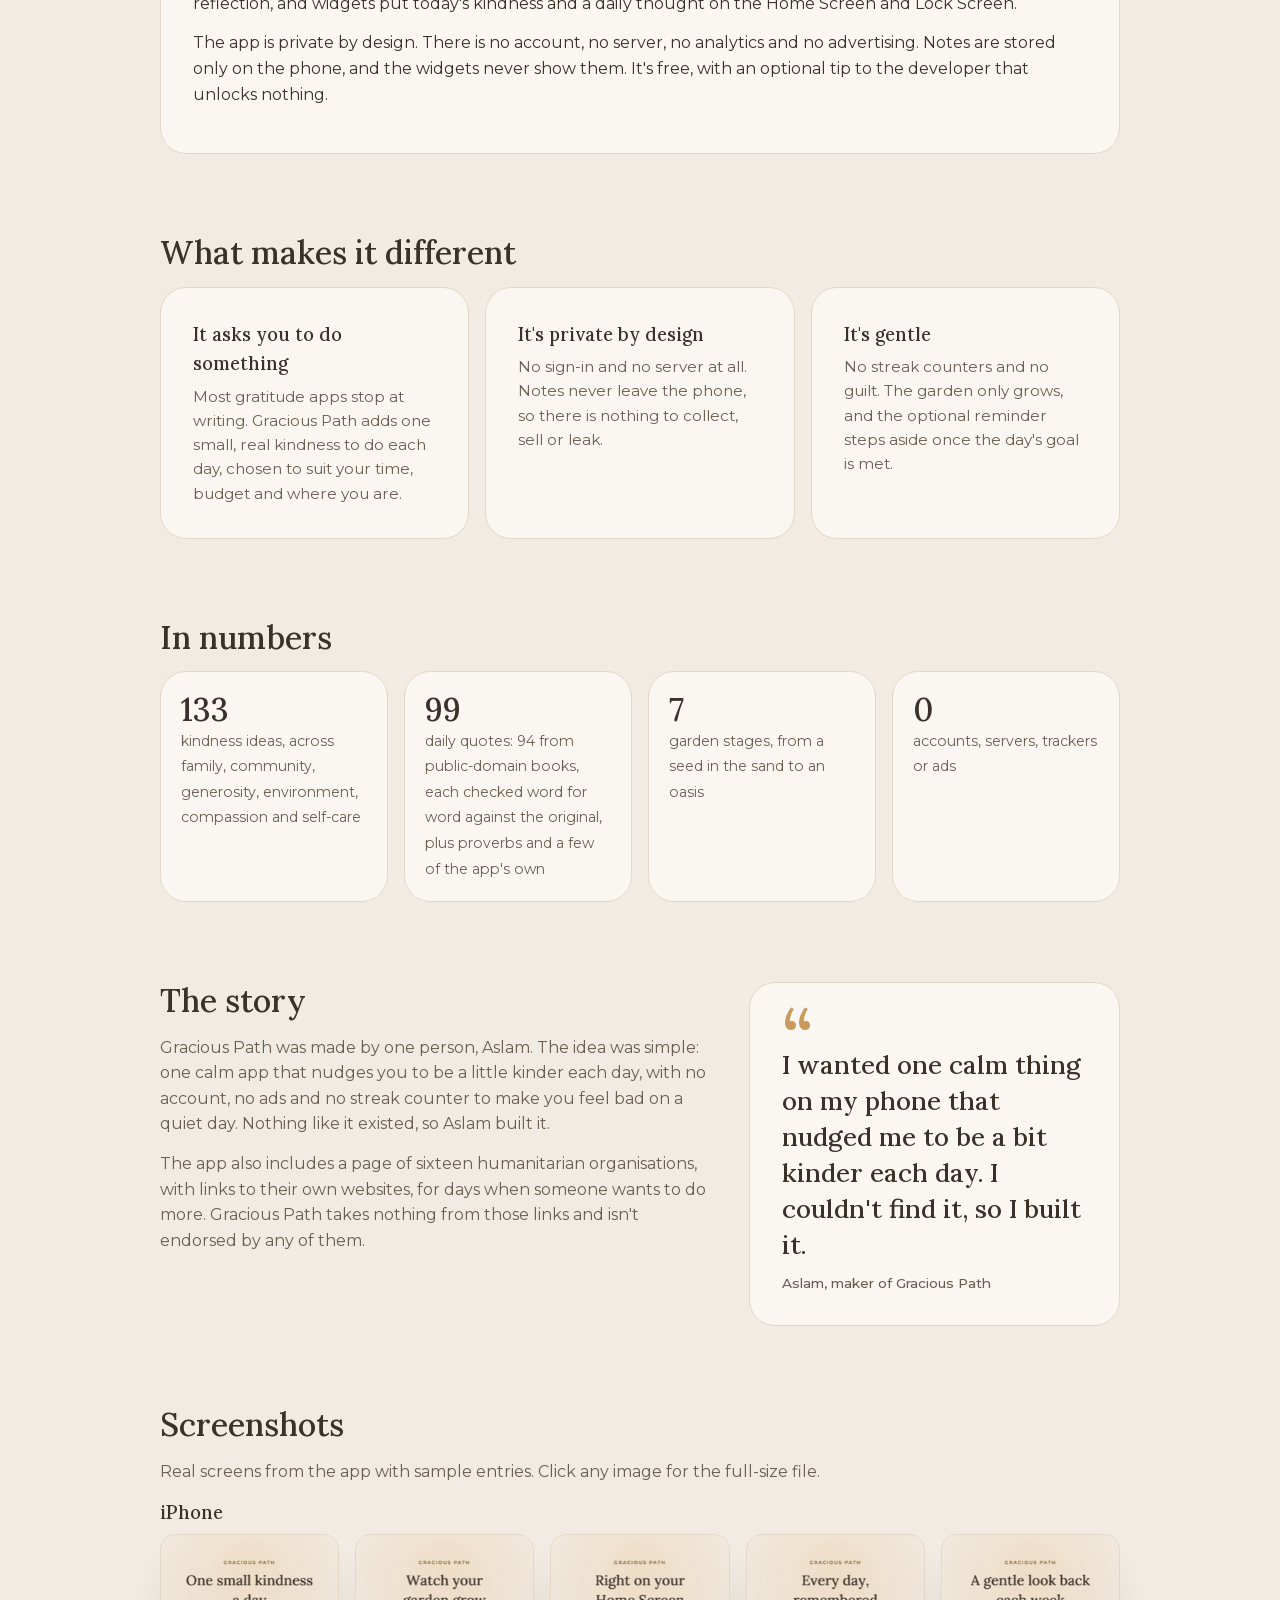
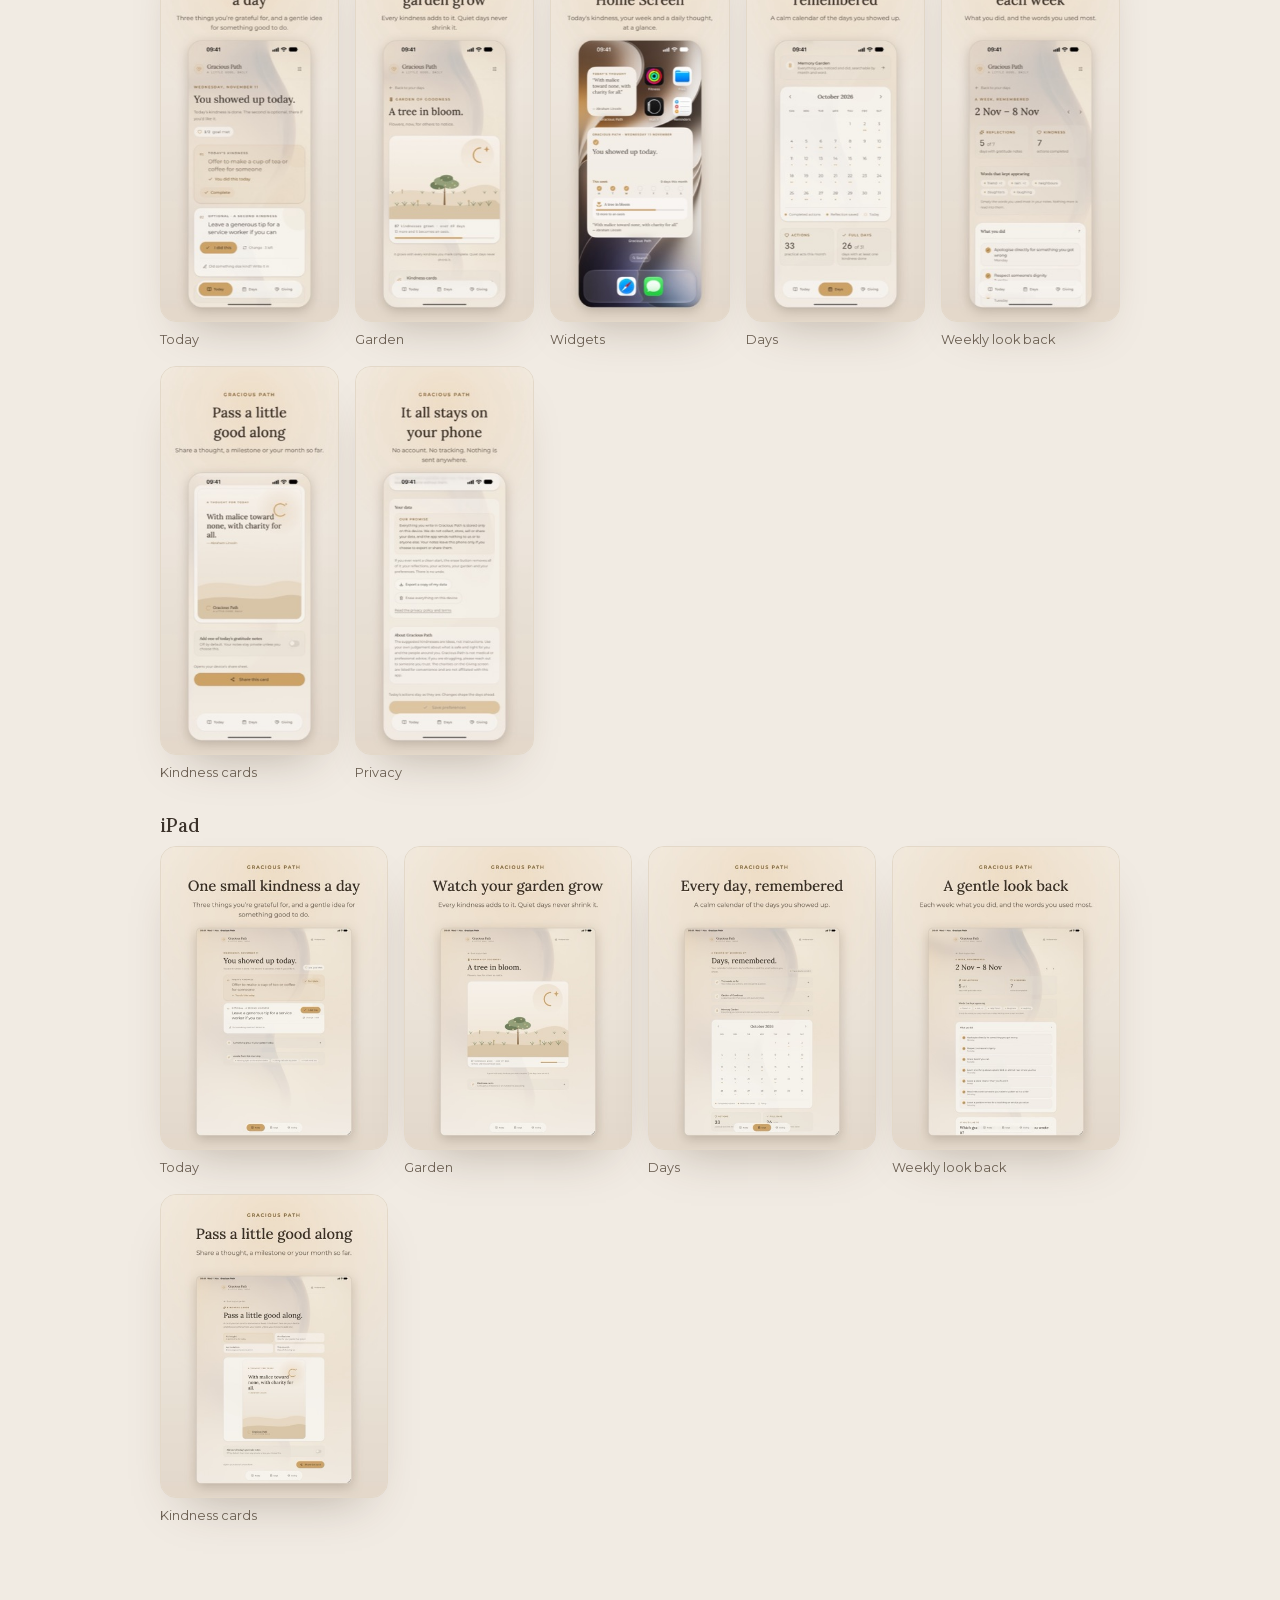
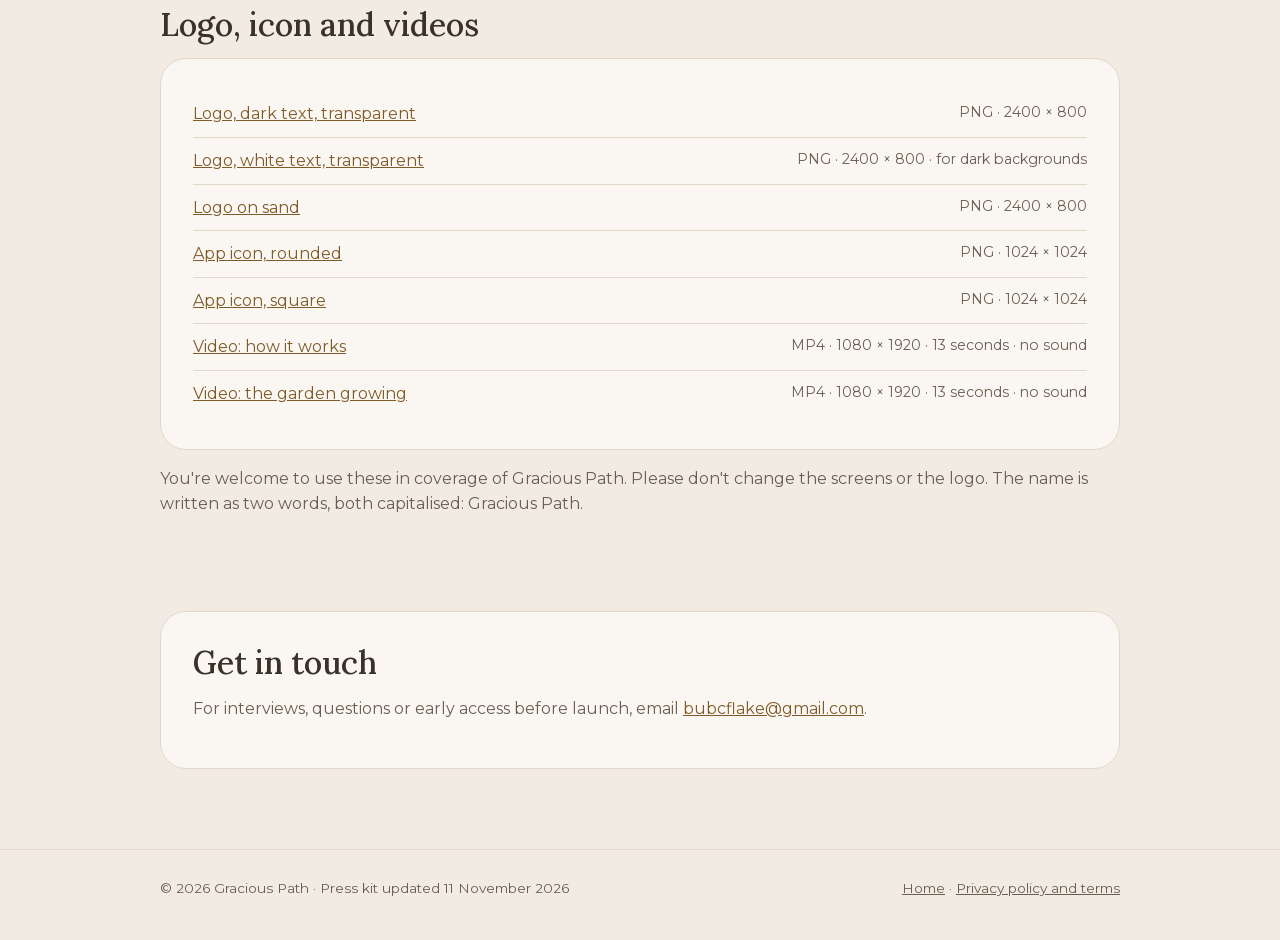
==== commit 45696d72: "Press kit: simplify the maker line" ====
--- a/press/index.html
+++ b/press/index.html
@@ -199,7 +199,7 @@
         <div class="wrap story">
           <div>
             <h2 id="story">The story</h2>
-            <p>Gracious Path was made by one person, Aslam, who isn't a programmer. The idea was simple: one calm app that nudges you to be a little kinder each day, with no account, no ads and no streak counter to make you feel bad on a quiet day. Nothing like it existed, so Aslam built it.</p>
+            <p>Gracious Path was made by one person, Aslam. The idea was simple: one calm app that nudges you to be a little kinder each day, with no account, no ads and no streak counter to make you feel bad on a quiet day. Nothing like it existed, so Aslam built it.</p>
             <p>The app also includes a page of sixteen humanitarian organisations, with links to their own websites, for days when someone wants to do more. Gracious Path takes nothing from those links and isn't endorsed by any of them.</p>
           </div>
           <div class="card">
